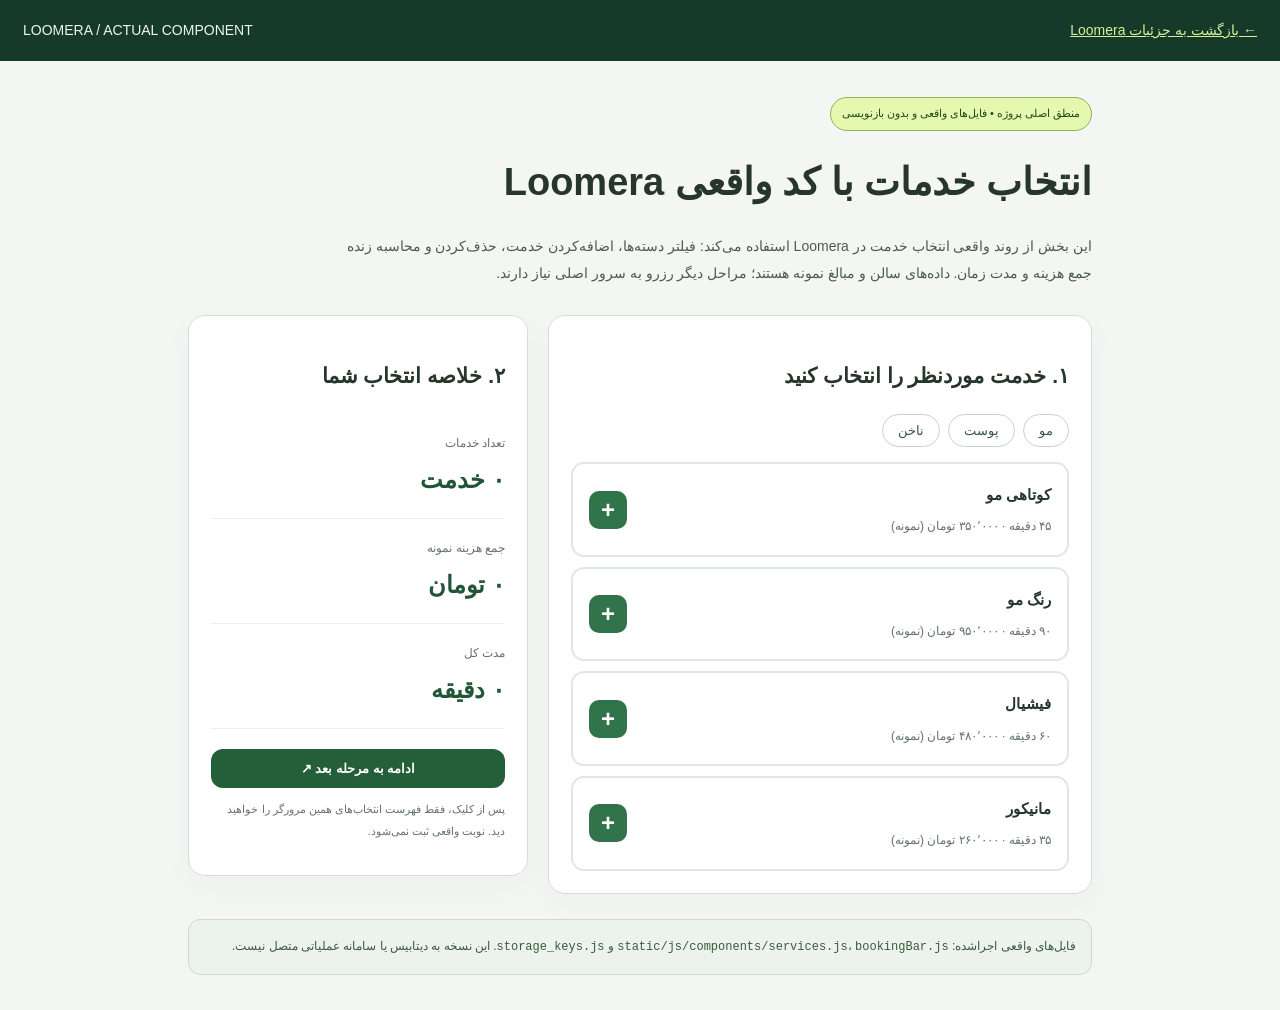
==== portfolio-site/authentic-loomera.html @ 8b0f4afc "Add isolated actual Loomera frontend service-picker using unchanged original ES modules" ====
<!doctype html><html lang="fa" dir="rtl"><head><meta charset="utf-8"><meta name="viewport" content="width=device-width,initial-scale=1"><meta name="robots" content="noindex"><title>بخشی از کد واقعی Loomera | انتخاب خدمات</title>
<style>
*{box-sizing:border-box}body{margin:0;font:14px/1.95 Tahoma,Arial,sans-serif;background:#f4f6f4;color:#26362b}a{color:#236044}.top{background:#153a29;color:#eff5ed;padding:17px 23px}.top a{color:#d8ef98}.shell{max-width:940px;margin:36px auto;padding:0 18px}.tag{display:inline-flex;padding:5px 11px;border-radius:100px;border:1px solid #96b7a0;background:#e2f0e2;color:#174a30;font-size:11px}.intro{margin:18px 0 28px}.intro h1{font-size:clamp(25px,4vw,38px);margin:14px 0 12px}.intro p{color:#4b5c4e;max-width:760px}.workspace{display:grid;grid-template-columns:1.6fr 1fr;gap:20px}.panel{background:white;border:1px solid #d4dfd5;border-radius:17px;padding:22px;box-shadow:0 10px 30px #153a2908}.filters{display:flex;gap:8px;flex-wrap:wrap;margin:15px 0}.service-group-btn{border:1px solid #c6d4c6;background:white;color:#395543;border-radius:50px;padding:8px 15px}.service-group-btn:hover{border-color:#2d6c48}.services{display:grid;gap:10px}.service-item{border:2px solid #e0e9e1;border-radius:13px;padding:16px;display:flex;justify-content:space-between;gap:10px;align-items:center;transition:border-color .2s}.service-item h3{font-size:15px;margin:0}.service-item p{font-size:12px;color:#657467;margin:6px 0 0}.add-service-btn{width:38px;height:38px;border:none;border-radius:10px;background:#31734b;color:#fff;font-weight:bold;font-size:24px}.hidden{display:none!important}.border-loomera-primary{border-color:#418056!important}.bg-loomera-primarySoft{background:#edfaed!important}.summary{position:sticky;top:22px;height:max-content}.summary b{font-size:24px;display:block;color:#225537}.metric{border-bottom:1px solid #edf0ea;padding:15px 0}.metric span{color:#667469;font-size:12px}.start{background:#245f3a;color:#fff;border:0;width:100%;padding:12px 17px;border-radius:12px;margin-top:20px;font-weight:bold}.notice{padding:15px;background:#ecf3ec;border:1px solid #cbdccc;border-radius:12px;margin:25px 0;font-size:12px;color:#3d5943}.real-badge{background:#e4f8b0;border-color:#8eb45e;color:#284716}@media(max-width:660px){.workspace{grid-template-columns:1fr}.summary{position:static}.shell{margin:22px auto}.panel{padding:17px}}
</style></head><body><div class="top"><a href="/projects/loomera">← بازگشت به جزئیات Loomera</a> <span style="float:left">LOOMERA / ACTUAL COMPONENT</span></div><div class="shell"><div class="intro"><span class="tag real-badge">منطق اصلی پروژه • فایل‌های واقعی و بدون بازنویسی</span><h1>انتخاب خدمات با کد واقعی Loomera</h1><p>این بخش از روند واقعی انتخاب خدمت در Loomera استفاده می‌کند: فیلتر دسته‌ها، اضافه‌کردن خدمت، حذف‌کردن و محاسبه زنده جمع هزینه و مدت زمان. داده‌های سالن و مبالغ نمونه هستند؛ مراحل دیگر رزرو به سرور اصلی نیاز دارند.</p></div><div class="workspace"><section class="panel"><h2>۱. خدمت موردنظر را انتخاب کنید</h2><div class="filters"><button class="service-group-btn" data-group="hair">مو</button><button class="service-group-btn" data-group="skin">پوست</button><button class="service-group-btn" data-group="nails">ناخن</button></div><div class="services"><article class="service-item hair border-loomera-primary/25" data-service-id="demo-haircut" data-service-name="کوتاهی مو" data-service-price="350000" data-service-duration="45"><div><h3>کوتاهی مو</h3><p>۴۵ دقیقه · ۳۵۰٬۰۰۰ تومان (نمونه)</p></div><button class="add-service-btn bg-loomera-primary" aria-label="انتخاب کوتاهی مو">+</button></article><article class="service-item hair border-loomera-primary/25" data-service-id="demo-hair-color" data-service-name="رنگ مو" data-service-price="950000" data-service-duration="90"><div><h3>رنگ مو</h3><p>۹۰ دقیقه · ۹۵۰٬۰۰۰ تومان (نمونه)</p></div><button class="add-service-btn bg-loomera-primary" aria-label="انتخاب رنگ مو">+</button></article><article class="service-item skin border-loomera-primary/25" data-service-id="demo-facial" data-service-name="فیشیال" data-service-price="480000" data-service-duration="60"><div><h3>فیشیال</h3><p>۶۰ دقیقه · ۴۸۰٬۰۰۰ تومان (نمونه)</p></div><button class="add-service-btn bg-loomera-primary" aria-label="انتخاب فیشیال">+</button></article><article class="service-item nails border-loomera-primary/25" data-service-id="demo-manicure" data-service-name="مانیکور" data-service-price="260000" data-service-duration="35"><div><h3>مانیکور</h3><p>۳۵ دقیقه · ۲۶۰٬۰۰۰ تومان (نمونه)</p></div><button class="add-service-btn bg-loomera-primary" aria-label="انتخاب مانیکور">+</button></article></div></section><aside class="panel summary"><h2>۲. خلاصه انتخاب شما</h2><div class="metric"><span>تعداد خدمات</span><b id="bookingCount">۰ خدمت</b></div><div class="metric"><span>جمع هزینه نمونه</span><b id="bookingPrice">۰ تومان</b></div><div class="metric"><span>مدت کل</span><b id="bookingDuration">۰ دقیقه</b></div><button type="button" id="bookingSubmitBtn" class="start" data-salon-id="sample-salon" data-booking-url="/original/loomera/next">ادامه به مرحله بعد ↗</button><p style="font-size:11px;color:#667469">پس از کلیک، فقط فهرست انتخاب‌های همین مرورگر را خواهید دید. نوبت واقعی ثبت نمی‌شود.</p></aside></div><div class="notice">فایل‌های واقعی اجراشده: <code>static/js/components/services.js</code>، <code>bookingBar.js</code> و <code>storage_keys.js</code>. این نسخه به دیتابیس یا سامانه عملیاتی متصل نیست.</div></div>
<script type="module">import { initServices } from '/original/loomera/js/components/services.js';window.LoomeraFeedback={error:message=>alert(message)};initServices();</script>
</body></html>
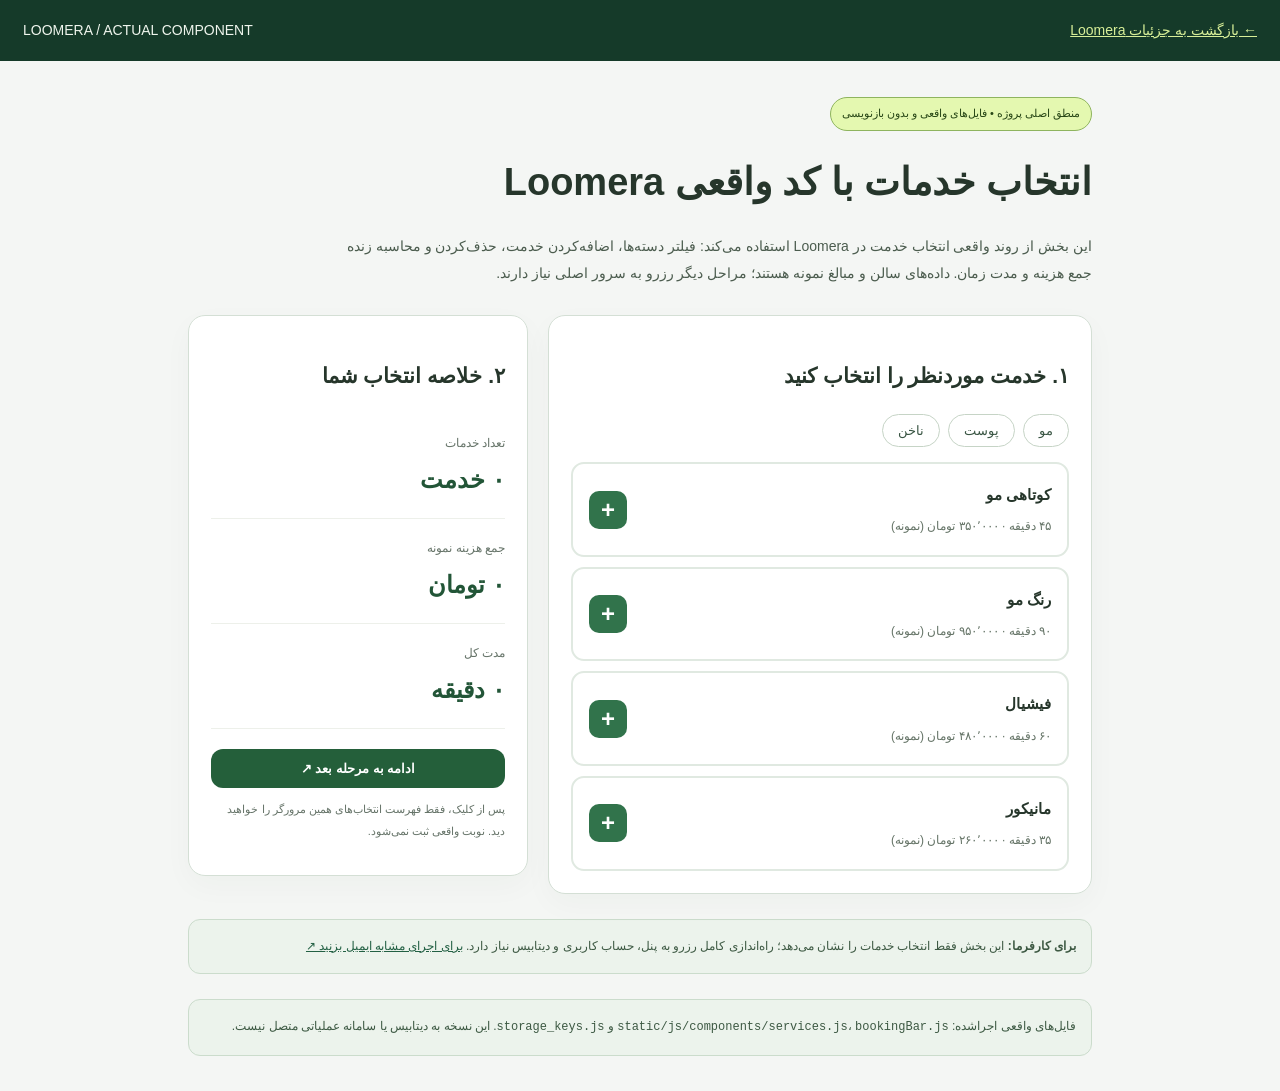
==== commit 3158f307: "Clarify authentic module boundaries and add direct client email" ====
--- a/portfolio-site/authentic-loomera.html
+++ b/portfolio-site/authentic-loomera.html
@@ -1,6 +1,6 @@
 <!doctype html><html lang="fa" dir="rtl"><head><meta charset="utf-8"><meta name="viewport" content="width=device-width,initial-scale=1"><meta name="robots" content="noindex"><title>بخشی از کد واقعی Loomera | انتخاب خدمات</title>
 <style>
 *{box-sizing:border-box}body{margin:0;font:14px/1.95 Tahoma,Arial,sans-serif;background:#f4f6f4;color:#26362b}a{color:#236044}.top{background:#153a29;color:#eff5ed;padding:17px 23px}.top a{color:#d8ef98}.shell{max-width:940px;margin:36px auto;padding:0 18px}.tag{display:inline-flex;padding:5px 11px;border-radius:100px;border:1px solid #96b7a0;background:#e2f0e2;color:#174a30;font-size:11px}.intro{margin:18px 0 28px}.intro h1{font-size:clamp(25px,4vw,38px);margin:14px 0 12px}.intro p{color:#4b5c4e;max-width:760px}.workspace{display:grid;grid-template-columns:1.6fr 1fr;gap:20px}.panel{background:white;border:1px solid #d4dfd5;border-radius:17px;padding:22px;box-shadow:0 10px 30px #153a2908}.filters{display:flex;gap:8px;flex-wrap:wrap;margin:15px 0}.service-group-btn{border:1px solid #c6d4c6;background:white;color:#395543;border-radius:50px;padding:8px 15px}.service-group-btn:hover{border-color:#2d6c48}.services{display:grid;gap:10px}.service-item{border:2px solid #e0e9e1;border-radius:13px;padding:16px;display:flex;justify-content:space-between;gap:10px;align-items:center;transition:border-color .2s}.service-item h3{font-size:15px;margin:0}.service-item p{font-size:12px;color:#657467;margin:6px 0 0}.add-service-btn{width:38px;height:38px;border:none;border-radius:10px;background:#31734b;color:#fff;font-weight:bold;font-size:24px}.hidden{display:none!important}.border-loomera-primary{border-color:#418056!important}.bg-loomera-primarySoft{background:#edfaed!important}.summary{position:sticky;top:22px;height:max-content}.summary b{font-size:24px;display:block;color:#225537}.metric{border-bottom:1px solid #edf0ea;padding:15px 0}.metric span{color:#667469;font-size:12px}.start{background:#245f3a;color:#fff;border:0;width:100%;padding:12px 17px;border-radius:12px;margin-top:20px;font-weight:bold}.notice{padding:15px;background:#ecf3ec;border:1px solid #cbdccc;border-radius:12px;margin:25px 0;font-size:12px;color:#3d5943}.real-badge{background:#e4f8b0;border-color:#8eb45e;color:#284716}@media(max-width:660px){.workspace{grid-template-columns:1fr}.summary{position:static}.shell{margin:22px auto}.panel{padding:17px}}
-</style></head><body><div class="top"><a href="/projects/loomera">← بازگشت به جزئیات Loomera</a> <span style="float:left">LOOMERA / ACTUAL COMPONENT</span></div><div class="shell"><div class="intro"><span class="tag real-badge">منطق اصلی پروژه • فایل‌های واقعی و بدون بازنویسی</span><h1>انتخاب خدمات با کد واقعی Loomera</h1><p>این بخش از روند واقعی انتخاب خدمت در Loomera استفاده می‌کند: فیلتر دسته‌ها، اضافه‌کردن خدمت، حذف‌کردن و محاسبه زنده جمع هزینه و مدت زمان. داده‌های سالن و مبالغ نمونه هستند؛ مراحل دیگر رزرو به سرور اصلی نیاز دارند.</p></div><div class="workspace"><section class="panel"><h2>۱. خدمت موردنظر را انتخاب کنید</h2><div class="filters"><button class="service-group-btn" data-group="hair">مو</button><button class="service-group-btn" data-group="skin">پوست</button><button class="service-group-btn" data-group="nails">ناخن</button></div><div class="services"><article class="service-item hair border-loomera-primary/25" data-service-id="demo-haircut" data-service-name="کوتاهی مو" data-service-price="350000" data-service-duration="45"><div><h3>کوتاهی مو</h3><p>۴۵ دقیقه · ۳۵۰٬۰۰۰ تومان (نمونه)</p></div><button class="add-service-btn bg-loomera-primary" aria-label="انتخاب کوتاهی مو">+</button></article><article class="service-item hair border-loomera-primary/25" data-service-id="demo-hair-color" data-service-name="رنگ مو" data-service-price="950000" data-service-duration="90"><div><h3>رنگ مو</h3><p>۹۰ دقیقه · ۹۵۰٬۰۰۰ تومان (نمونه)</p></div><button class="add-service-btn bg-loomera-primary" aria-label="انتخاب رنگ مو">+</button></article><article class="service-item skin border-loomera-primary/25" data-service-id="demo-facial" data-service-name="فیشیال" data-service-price="480000" data-service-duration="60"><div><h3>فیشیال</h3><p>۶۰ دقیقه · ۴۸۰٬۰۰۰ تومان (نمونه)</p></div><button class="add-service-btn bg-loomera-primary" aria-label="انتخاب فیشیال">+</button></article><article class="service-item nails border-loomera-primary/25" data-service-id="demo-manicure" data-service-name="مانیکور" data-service-price="260000" data-service-duration="35"><div><h3>مانیکور</h3><p>۳۵ دقیقه · ۲۶۰٬۰۰۰ تومان (نمونه)</p></div><button class="add-service-btn bg-loomera-primary" aria-label="انتخاب مانیکور">+</button></article></div></section><aside class="panel summary"><h2>۲. خلاصه انتخاب شما</h2><div class="metric"><span>تعداد خدمات</span><b id="bookingCount">۰ خدمت</b></div><div class="metric"><span>جمع هزینه نمونه</span><b id="bookingPrice">۰ تومان</b></div><div class="metric"><span>مدت کل</span><b id="bookingDuration">۰ دقیقه</b></div><button type="button" id="bookingSubmitBtn" class="start" data-salon-id="sample-salon" data-booking-url="/original/loomera/next">ادامه به مرحله بعد ↗</button><p style="font-size:11px;color:#667469">پس از کلیک، فقط فهرست انتخاب‌های همین مرورگر را خواهید دید. نوبت واقعی ثبت نمی‌شود.</p></aside></div><div class="notice">فایل‌های واقعی اجراشده: <code>static/js/components/services.js</code>، <code>bookingBar.js</code> و <code>storage_keys.js</code>. این نسخه به دیتابیس یا سامانه عملیاتی متصل نیست.</div></div>
+</style><link rel="stylesheet" href="/assets/fonts/yekanbakh4-proplus-fanum.v2.css"></head><body><div class="top"><a href="/projects/loomera">← بازگشت به جزئیات Loomera</a> <span style="float:left">LOOMERA / ACTUAL COMPONENT</span></div><div class="shell"><div class="intro"><span class="tag real-badge">منطق اصلی پروژه • فایل‌های واقعی و بدون بازنویسی</span><h1>انتخاب خدمات با کد واقعی Loomera</h1><p>این بخش از روند واقعی انتخاب خدمت در Loomera استفاده می‌کند: فیلتر دسته‌ها، اضافه‌کردن خدمت، حذف‌کردن و محاسبه زنده جمع هزینه و مدت زمان. داده‌های سالن و مبالغ نمونه هستند؛ مراحل دیگر رزرو به سرور اصلی نیاز دارند.</p></div><div class="workspace"><section class="panel"><h2>۱. خدمت موردنظر را انتخاب کنید</h2><div class="filters"><button class="service-group-btn" data-group="hair">مو</button><button class="service-group-btn" data-group="skin">پوست</button><button class="service-group-btn" data-group="nails">ناخن</button></div><div class="services"><article class="service-item hair border-loomera-primary/25" data-service-id="demo-haircut" data-service-name="کوتاهی مو" data-service-price="350000" data-service-duration="45"><div><h3>کوتاهی مو</h3><p>۴۵ دقیقه · ۳۵۰٬۰۰۰ تومان (نمونه)</p></div><button class="add-service-btn bg-loomera-primary" aria-label="انتخاب کوتاهی مو">+</button></article><article class="service-item hair border-loomera-primary/25" data-service-id="demo-hair-color" data-service-name="رنگ مو" data-service-price="950000" data-service-duration="90"><div><h3>رنگ مو</h3><p>۹۰ دقیقه · ۹۵۰٬۰۰۰ تومان (نمونه)</p></div><button class="add-service-btn bg-loomera-primary" aria-label="انتخاب رنگ مو">+</button></article><article class="service-item skin border-loomera-primary/25" data-service-id="demo-facial" data-service-name="فیشیال" data-service-price="480000" data-service-duration="60"><div><h3>فیشیال</h3><p>۶۰ دقیقه · ۴۸۰٬۰۰۰ تومان (نمونه)</p></div><button class="add-service-btn bg-loomera-primary" aria-label="انتخاب فیشیال">+</button></article><article class="service-item nails border-loomera-primary/25" data-service-id="demo-manicure" data-service-name="مانیکور" data-service-price="260000" data-service-duration="35"><div><h3>مانیکور</h3><p>۳۵ دقیقه · ۲۶۰٬۰۰۰ تومان (نمونه)</p></div><button class="add-service-btn bg-loomera-primary" aria-label="انتخاب مانیکور">+</button></article></div></section><aside class="panel summary"><h2>۲. خلاصه انتخاب شما</h2><div class="metric"><span>تعداد خدمات</span><b id="bookingCount">۰ خدمت</b></div><div class="metric"><span>جمع هزینه نمونه</span><b id="bookingPrice">۰ تومان</b></div><div class="metric"><span>مدت کل</span><b id="bookingDuration">۰ دقیقه</b></div><button type="button" id="bookingSubmitBtn" class="start" data-salon-id="sample-salon" data-booking-url="/original/loomera/next">ادامه به مرحله بعد ↗</button><p style="font-size:11px;color:#667469">پس از کلیک، فقط فهرست انتخاب‌های همین مرورگر را خواهید دید. نوبت واقعی ثبت نمی‌شود.</p></aside></div><div class="notice"><strong>برای کارفرما:</strong> این بخش فقط انتخاب خدمات را نشان می‌دهد؛ راه‌اندازی کامل رزرو به پنل، حساب کاربری و دیتابیس نیاز دارد. <a href="mailto:alirezaanari119@gmail.com?subject=%D8%AF%D8%B1%D8%AE%D9%88%D8%A7%D8%B3%D8%AA%20%D8%B3%D8%A7%D9%85%D8%A7%D9%86%D9%87%20%D8%B1%D8%B2%D8%B1%D9%88%20%D9%85%D8%B4%D8%A7%D8%A8%D9%87%20Loomera">برای اجرای مشابه ایمیل بزنید ↗</a></div><div class="notice">فایل‌های واقعی اجراشده: <code>static/js/components/services.js</code>، <code>bookingBar.js</code> و <code>storage_keys.js</code>. این نسخه به دیتابیس یا سامانه عملیاتی متصل نیست.</div></div>
 <script type="module">import { initServices } from '/original/loomera/js/components/services.js';window.LoomeraFeedback={error:message=>alert(message)};initServices();</script>
 </body></html>
